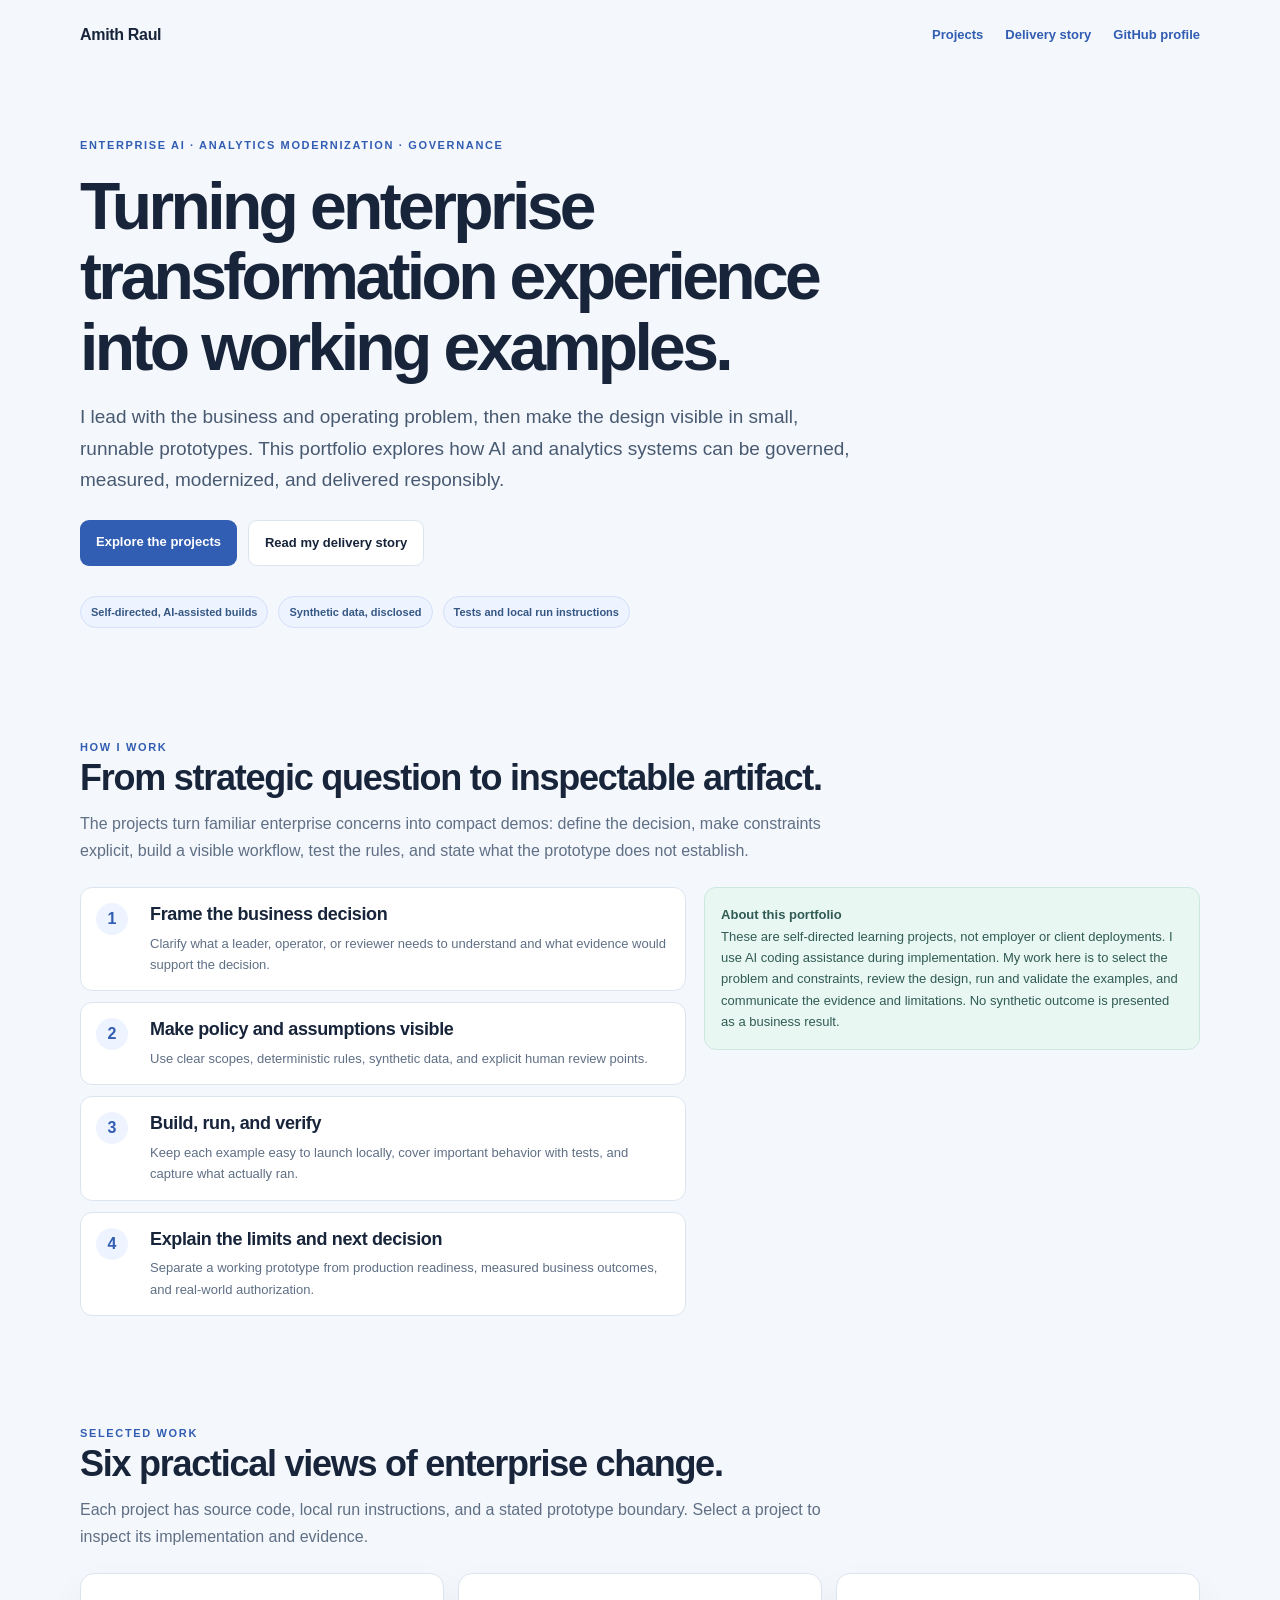
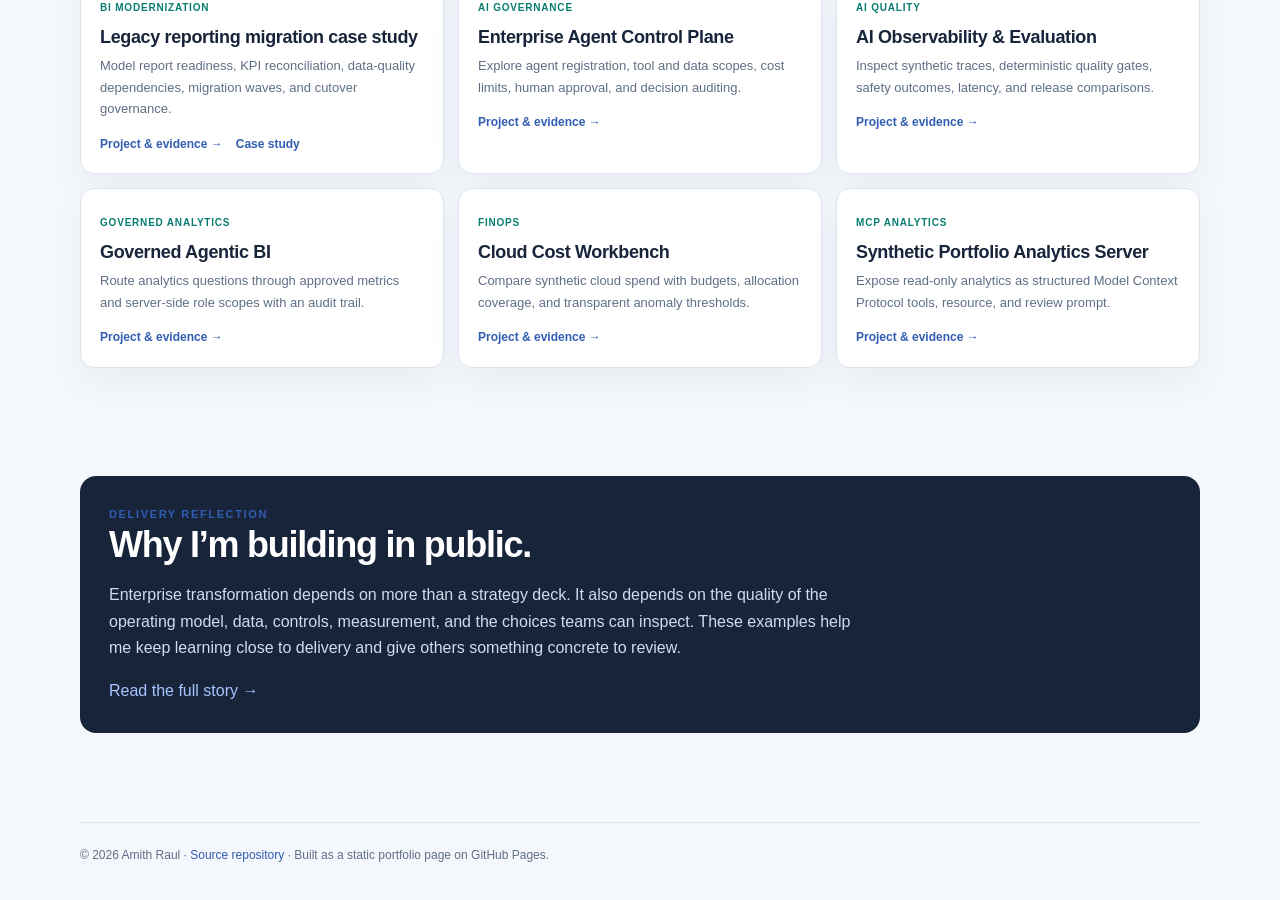
==== docs/index.html @ 8d496be1 "Add static portfolio site and delivery story" ====
<!doctype html>
<html lang="en">
<head>
  <meta charset="utf-8"><meta name="viewport" content="width=device-width,initial-scale=1">
  <meta name="description" content="Amith Raul's enterprise AI, analytics, governance, and platform engineering portfolio with runnable learning projects and case studies.">
  <title>Amith Raul | Enterprise AI & Analytics Delivery</title>
  <link rel="stylesheet" href="styles.css">
</head>
<body>
  <header class="shell nav"><a class="brand" href="./">Amith Raul</a><nav class="navlinks"><a href="#work">Projects</a><a href="delivery-story.html">Delivery story</a><a href="https://github.com/raulkbd101-ai">GitHub profile</a></nav></header>
  <main>
    <section class="shell hero">
      <div class="eyebrow">Enterprise AI · Analytics modernization · Governance</div>
      <h1>Turning enterprise transformation experience into working examples.</h1>
      <p class="lead">I lead with the business and operating problem, then make the design visible in small, runnable prototypes. This portfolio explores how AI and analytics systems can be governed, measured, modernized, and delivered responsibly.</p>
      <div class="actions"><a class="button" href="#work">Explore the projects</a><a class="button secondary" href="delivery-story.html">Read my delivery story</a></div>
      <div class="trust"><span class="chip">Self-directed, AI-assisted builds</span><span class="chip">Synthetic data, disclosed</span><span class="chip">Tests and local run instructions</span></div>
    </section>
    <section class="shell section" id="approach">
      <div class="section-head"><div class="eyebrow">How I work</div><h2>From strategic question to inspectable artifact.</h2><p>The projects turn familiar enterprise concerns into compact demos: define the decision, make constraints explicit, build a visible workflow, test the rules, and state what the prototype does not establish.</p></div>
      <div class="split"><div class="journey">
        <article class="step"><span class="stepnum">1</span><div><h3>Frame the business decision</h3><p>Clarify what a leader, operator, or reviewer needs to understand and what evidence would support the decision.</p></div></article>
        <article class="step"><span class="stepnum">2</span><div><h3>Make policy and assumptions visible</h3><p>Use clear scopes, deterministic rules, synthetic data, and explicit human review points.</p></div></article>
        <article class="step"><span class="stepnum">3</span><div><h3>Build, run, and verify</h3><p>Keep each example easy to launch locally, cover important behavior with tests, and capture what actually ran.</p></div></article>
        <article class="step"><span class="stepnum">4</span><div><h3>Explain the limits and next decision</h3><p>Separate a working prototype from production readiness, measured business outcomes, and real-world authorization.</p></div></article>
      </div><aside class="note"><strong>About this portfolio</strong><br>These are self-directed learning projects, not employer or client deployments. I use AI coding assistance during implementation. My work here is to select the problem and constraints, review the design, run and validate the examples, and communicate the evidence and limitations. No synthetic outcome is presented as a business result.</aside></div>
    </section>
    <section class="shell section" id="work">
      <div class="section-head"><div class="eyebrow">Selected work</div><h2>Six practical views of enterprise change.</h2><p>Each project has source code, local run instructions, and a stated prototype boundary. Select a project to inspect its implementation and evidence.</p></div>
      <div class="grid">
        <article class="card"><span class="tag">BI modernization</span><h3>Legacy reporting migration case study</h3><p>Model report readiness, KPI reconciliation, data-quality dependencies, migration waves, and cutover governance.</p><div class="cardlinks"><a href="https://github.com/raulkbd101-ai/AI-ProjectsAKR/tree/main/projects/bi-modernization-case-study">Project & evidence →</a><a href="delivery-story.html#bi-modernization">Case study</a></div></article>
        <article class="card"><span class="tag">AI governance</span><h3>Enterprise Agent Control Plane</h3><p>Explore agent registration, tool and data scopes, cost limits, human approval, and decision auditing.</p><div class="cardlinks"><a href="https://github.com/raulkbd101-ai/AI-ProjectsAKR/tree/main/projects/enterprise-agent-control-plane">Project & evidence →</a></div></article>
        <article class="card"><span class="tag">AI quality</span><h3>AI Observability & Evaluation</h3><p>Inspect synthetic traces, deterministic quality gates, safety outcomes, latency, and release comparisons.</p><div class="cardlinks"><a href="https://github.com/raulkbd101-ai/AI-ProjectsAKR/tree/main/projects/ai-observability-evaluation-starter">Project & evidence →</a></div></article>
        <article class="card"><span class="tag">Governed analytics</span><h3>Governed Agentic BI</h3><p>Route analytics questions through approved metrics and server-side role scopes with an audit trail.</p><div class="cardlinks"><a href="https://github.com/raulkbd101-ai/AI-ProjectsAKR/tree/main/projects/governed-agentic-bi-demo">Project & evidence →</a></div></article>
        <article class="card"><span class="tag">FinOps</span><h3>Cloud Cost Workbench</h3><p>Compare synthetic cloud spend with budgets, allocation coverage, and transparent anomaly thresholds.</p><div class="cardlinks"><a href="https://github.com/raulkbd101-ai/AI-ProjectsAKR/tree/main/projects/finops-cloud-cost-workbench">Project & evidence →</a></div></article>
        <article class="card"><span class="tag">MCP analytics</span><h3>Synthetic Portfolio Analytics Server</h3><p>Expose read-only analytics as structured Model Context Protocol tools, resource, and review prompt.</p><div class="cardlinks"><a href="https://github.com/raulkbd101-ai/AI-ProjectsAKR/tree/main/projects/mcp-analytics-server">Project & evidence →</a></div></article>
      </div>
    </section>
    <section class="shell section"><div class="callout"><div class="eyebrow">Delivery reflection</div><h2>Why I’m building in public.</h2><p>Enterprise transformation depends on more than a strategy deck. It also depends on the quality of the operating model, data, controls, measurement, and the choices teams can inspect. These examples help me keep learning close to delivery and give others something concrete to review.</p><a href="delivery-story.html">Read the full story →</a></div></section>
  </main>
  <footer class="shell footer">© 2026 Amith Raul · <a href="https://github.com/raulkbd101-ai/AI-ProjectsAKR">Source repository</a> · Built as a static portfolio page on GitHub Pages.</footer>
</body>
</html>
---- docs/styles.css ----
:root{--ink:#17243a;--muted:#5f6f85;--line:#dce5ef;--paper:#f4f7fb;--card:#fff;--blue:#315db2;--blue-soft:#edf3ff;--teal:#087d70;--teal-soft:#e8f7f2;--shadow:0 14px 36px #1933530c}*{box-sizing:border-box}body{margin:0;background:var(--paper);color:var(--ink);font:16px/1.65 Inter,"Segoe UI",Arial,sans-serif}a{color:var(--blue);text-decoration:none}a:hover{text-decoration:underline}.shell{max-width:1120px;margin:auto;padding:0 24px}.nav{display:flex;align-items:center;justify-content:space-between;padding:22px 0}.brand{font-weight:850;color:var(--ink);letter-spacing:-.02em}.navlinks{display:flex;gap:22px;font-size:13px;font-weight:700}.hero{padding:66px 0 56px}.eyebrow{text-transform:uppercase;font-weight:850;letter-spacing:.15em;font-size:11px;color:var(--blue)}h1{font-size:clamp(38px,6vw,66px);line-height:1.07;letter-spacing:-.055em;max-width:850px;margin:16px 0}h2{font-size:clamp(25px,3.5vw,36px);line-height:1.2;letter-spacing:-.035em;margin:0 0 12px}h3{font-size:18px;line-height:1.25;margin:0 0 7px;letter-spacing:-.02em}.lead{font-size:19px;max-width:780px;color:#485a72}.actions{display:flex;gap:11px;flex-wrap:wrap;margin-top:25px}.button{display:inline-block;border-radius:9px;padding:11px 16px;font-weight:800;font-size:13px;background:var(--blue);color:#fff}.button:hover{text-decoration:none;background:#244d9d}.button.secondary{background:white;color:var(--ink);border:1px solid var(--line)}.trust{display:flex;gap:10px;flex-wrap:wrap;margin-top:30px}.chip{font-size:11px;font-weight:750;color:#365783;background:var(--blue-soft);border:1px solid #d5e1fa;border-radius:99px;padding:6px 10px}.section{padding:54px 0}.section-head{max-width:760px;margin-bottom:23px}.section-head p{color:var(--muted);margin:0}.grid{display:grid;grid-template-columns:repeat(3,1fr);gap:14px}.card{background:var(--card);border:1px solid var(--line);border-radius:14px;padding:19px;box-shadow:var(--shadow)}.card p{color:var(--muted);font-size:13px;margin:0 0 15px}.cardlinks{display:flex;gap:13px;font-size:12px;font-weight:800}.tag{display:inline-block;color:var(--teal);font-size:10px;font-weight:850;text-transform:uppercase;letter-spacing:.08em;margin-bottom:9px}.callout{background:#17243a;color:#fff;border-radius:16px;padding:29px}.callout p{color:#d1dced;max-width:760px}.callout a{color:#a9c5ff}.split{display:grid;grid-template-columns:1.1fr .9fr;gap:18px;align-items:start}.list{padding-left:20px;color:#45566d}.list li{margin:8px 0}.note{background:var(--teal-soft);border:1px solid #cce8de;border-radius:12px;padding:16px;color:#315b54;font-size:13px}.footer{border-top:1px solid var(--line);padding:23px 0 34px;margin-top:35px;color:var(--muted);font-size:12px}.prose{max-width:820px}.prose p,.prose li{color:#475970}.prose h2{margin-top:34px}.prose h3{margin-top:22px}.back{font-size:13px;font-weight:750}.kicker{font-size:12px;color:var(--muted)}.meta{display:flex;gap:8px;flex-wrap:wrap;margin:16px 0 28px}.meta .chip{background:#fff}.journey{display:grid;gap:11px}.step{display:grid;grid-template-columns:42px 1fr;gap:12px;background:#fff;border:1px solid var(--line);border-radius:12px;padding:15px}.stepnum{width:32px;height:32px;display:grid;place-items:center;border-radius:50%;background:var(--blue-soft);color:var(--blue);font-weight:850}.step p{margin:3px 0 0;font-size:13px;color:var(--muted)}.small{font-size:12px;color:var(--muted)}@media(max-width:850px){.grid{grid-template-columns:repeat(2,1fr)}.split{grid-template-columns:1fr}.hero{padding:48px 0 38px}}@media(max-width:560px){.shell{padding:0 17px}.nav{align-items:flex-start}.navlinks{gap:12px;font-size:12px}.grid{grid-template-columns:1fr}.lead{font-size:17px}.section{padding:39px 0}.callout{padding:21px}}
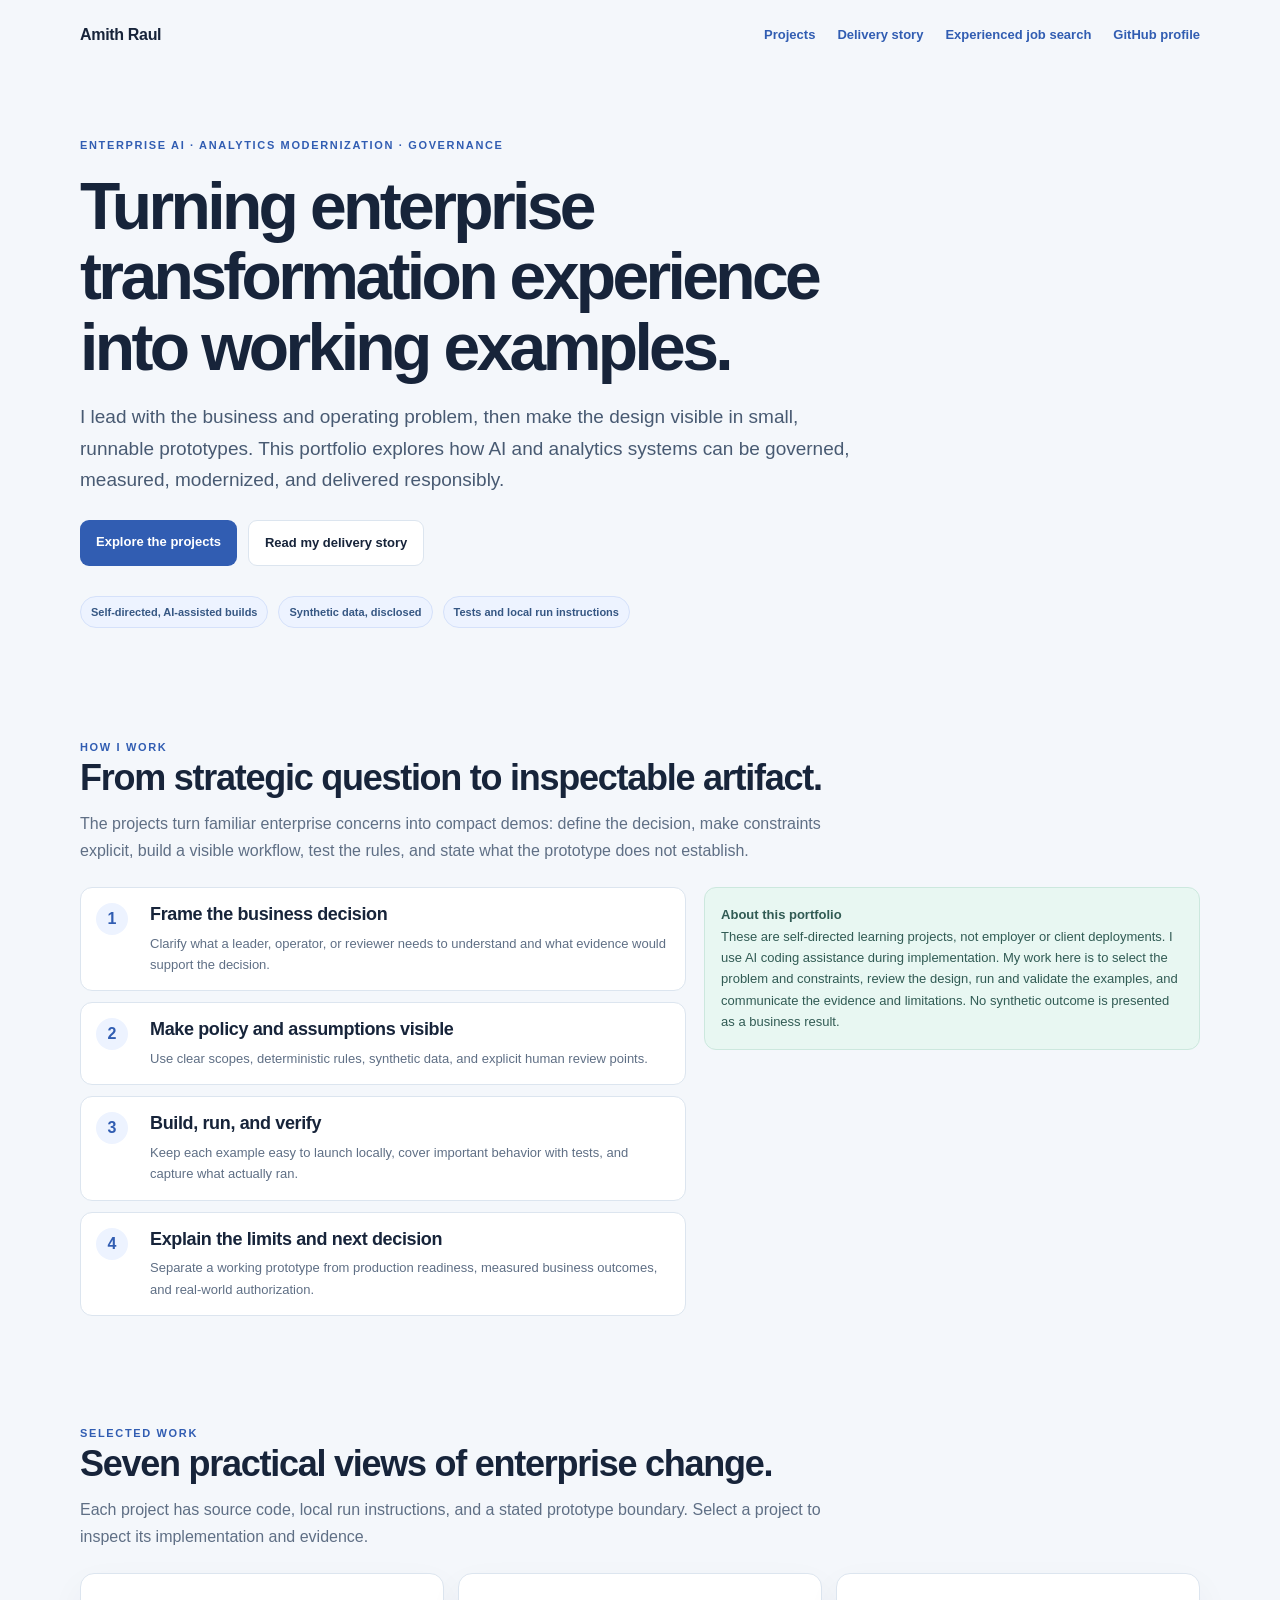
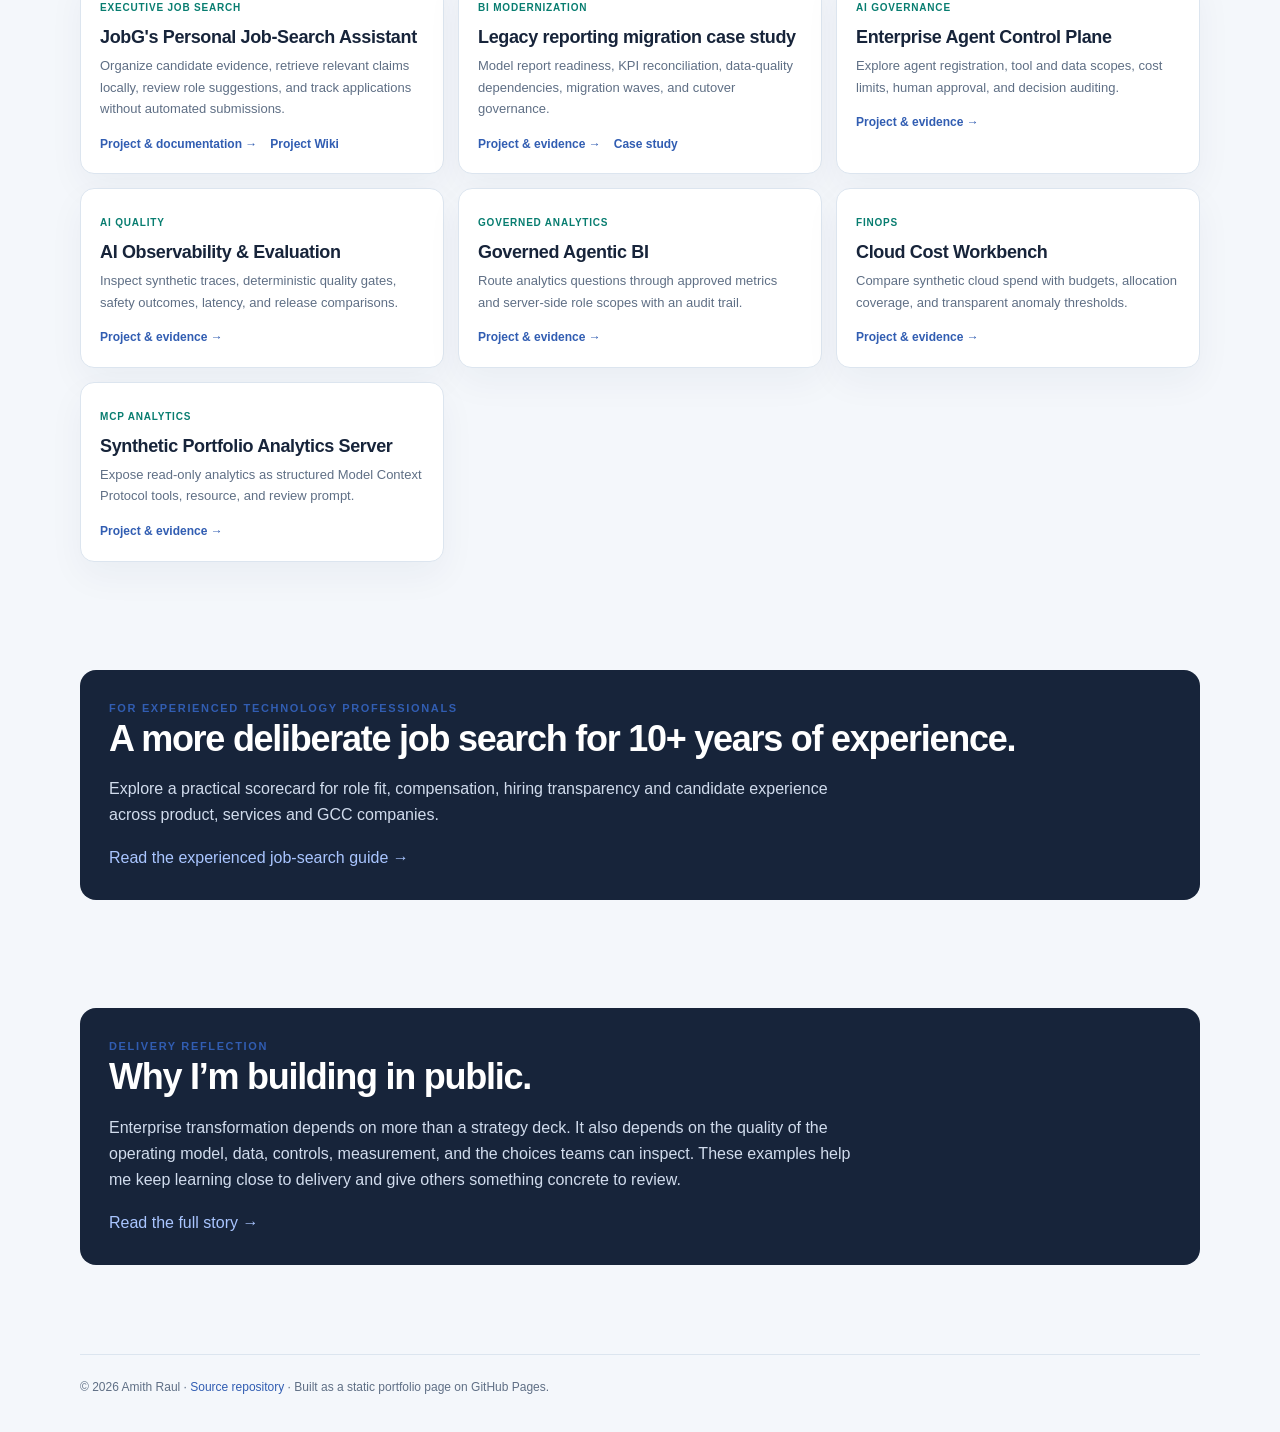
==== commit 6545e2c8: "docs(jobgs): document MVP and add project screenshots" ====
--- a/docs/index.html
+++ b/docs/index.html
@@ -7,7 +7,7 @@
   <link rel="stylesheet" href="styles.css">
 </head>
 <body>
-  <header class="shell nav"><a class="brand" href="./">Amith Raul</a><nav class="navlinks"><a href="#work">Projects</a><a href="delivery-story.html">Delivery story</a><a href="https://github.com/raulkbd101-ai">GitHub profile</a></nav></header>
+  <header class="shell nav"><a class="brand" href="./">Amith Raul</a><nav class="navlinks"><a href="#work">Projects</a><a href="delivery-story.html">Delivery story</a><a href="experienced-job-search.html">Experienced job search</a><a href="https://github.com/raulkbd101-ai">GitHub profile</a></nav></header>
   <main>
     <section class="shell hero">
       <div class="eyebrow">Enterprise AI · Analytics modernization · Governance</div>
@@ -26,8 +26,9 @@
       </div><aside class="note"><strong>About this portfolio</strong><br>These are self-directed learning projects, not employer or client deployments. I use AI coding assistance during implementation. My work here is to select the problem and constraints, review the design, run and validate the examples, and communicate the evidence and limitations. No synthetic outcome is presented as a business result.</aside></div>
     </section>
     <section class="shell section" id="work">
-      <div class="section-head"><div class="eyebrow">Selected work</div><h2>Six practical views of enterprise change.</h2><p>Each project has source code, local run instructions, and a stated prototype boundary. Select a project to inspect its implementation and evidence.</p></div>
+      <div class="section-head"><div class="eyebrow">Selected work</div><h2>Seven practical views of enterprise change.</h2><p>Each project has source code, local run instructions, and a stated prototype boundary. Select a project to inspect its implementation and evidence.</p></div>
       <div class="grid">
+        <article class="card"><span class="tag">Executive job search</span><h3>JobG's Personal Job-Search Assistant</h3><p>Organize candidate evidence, retrieve relevant claims locally, review role suggestions, and track applications without automated submissions.</p><div class="cardlinks"><a href="https://github.com/raulkbd101-ai/AI-ProjectsAKR/tree/main/projects/JobG's">Project &amp; documentation →</a><a href="https://github.com/raulkbd101-ai/AI-ProjectsAKR/wiki">Project Wiki</a></div></article>
         <article class="card"><span class="tag">BI modernization</span><h3>Legacy reporting migration case study</h3><p>Model report readiness, KPI reconciliation, data-quality dependencies, migration waves, and cutover governance.</p><div class="cardlinks"><a href="https://github.com/raulkbd101-ai/AI-ProjectsAKR/tree/main/projects/bi-modernization-case-study">Project & evidence →</a><a href="delivery-story.html#bi-modernization">Case study</a></div></article>
         <article class="card"><span class="tag">AI governance</span><h3>Enterprise Agent Control Plane</h3><p>Explore agent registration, tool and data scopes, cost limits, human approval, and decision auditing.</p><div class="cardlinks"><a href="https://github.com/raulkbd101-ai/AI-ProjectsAKR/tree/main/projects/enterprise-agent-control-plane">Project & evidence →</a></div></article>
         <article class="card"><span class="tag">AI quality</span><h3>AI Observability & Evaluation</h3><p>Inspect synthetic traces, deterministic quality gates, safety outcomes, latency, and release comparisons.</p><div class="cardlinks"><a href="https://github.com/raulkbd101-ai/AI-ProjectsAKR/tree/main/projects/ai-observability-evaluation-starter">Project & evidence →</a></div></article>
@@ -36,6 +37,7 @@
         <article class="card"><span class="tag">MCP analytics</span><h3>Synthetic Portfolio Analytics Server</h3><p>Expose read-only analytics as structured Model Context Protocol tools, resource, and review prompt.</p><div class="cardlinks"><a href="https://github.com/raulkbd101-ai/AI-ProjectsAKR/tree/main/projects/mcp-analytics-server">Project & evidence →</a></div></article>
       </div>
     </section>
+    <section class="shell section"><div class="callout"><div class="eyebrow">For experienced technology professionals</div><h2>A more deliberate job search for 10+ years of experience.</h2><p>Explore a practical scorecard for role fit, compensation, hiring transparency and candidate experience across product, services and GCC companies.</p><a href="experienced-job-search.html">Read the experienced job-search guide →</a></div></section>
     <section class="shell section"><div class="callout"><div class="eyebrow">Delivery reflection</div><h2>Why I’m building in public.</h2><p>Enterprise transformation depends on more than a strategy deck. It also depends on the quality of the operating model, data, controls, measurement, and the choices teams can inspect. These examples help me keep learning close to delivery and give others something concrete to review.</p><a href="delivery-story.html">Read the full story →</a></div></section>
   </main>
   <footer class="shell footer">© 2026 Amith Raul · <a href="https://github.com/raulkbd101-ai/AI-ProjectsAKR">Source repository</a> · Built as a static portfolio page on GitHub Pages.</footer>
